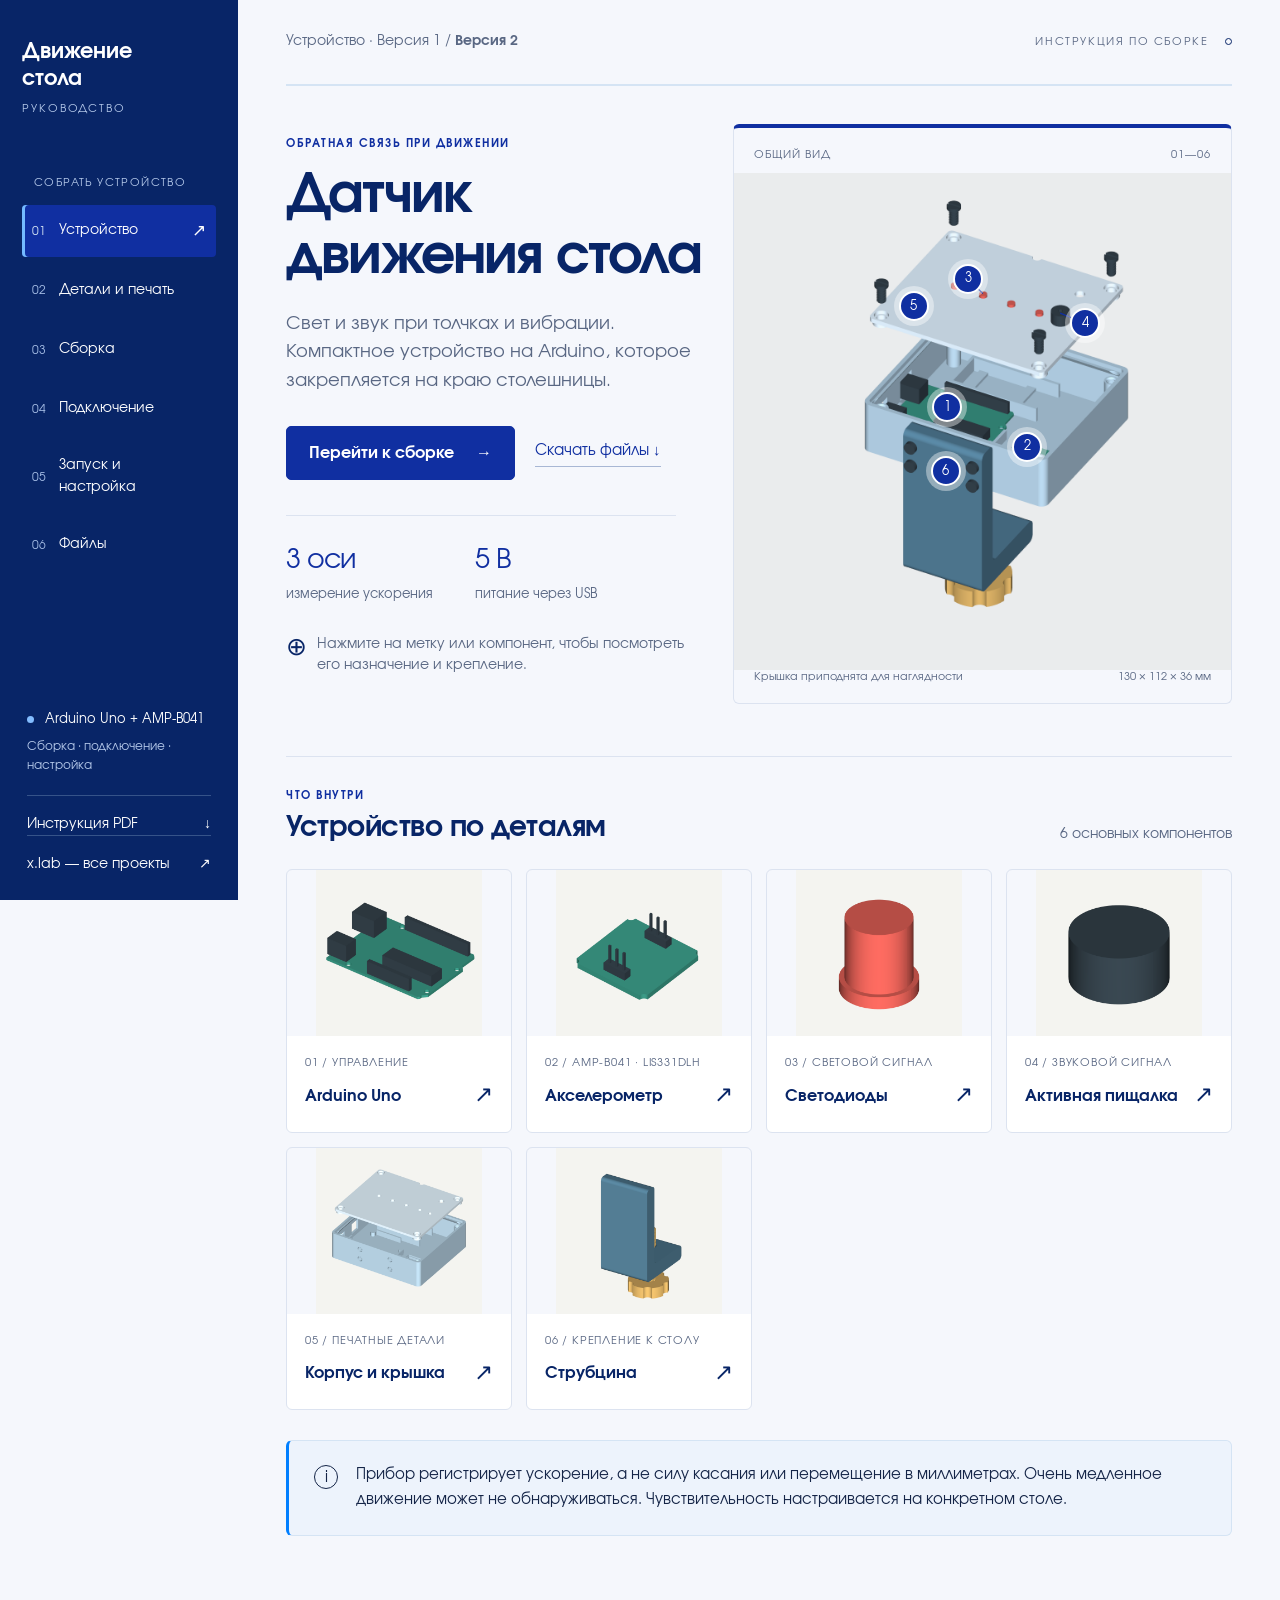
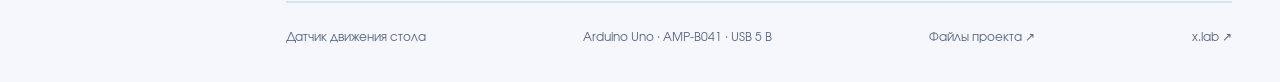
==== v2/index.html @ 12b65540 "style: restore original blue x.lab design before violet experiments" ====
<!doctype html>
<html lang="ru"><head>
<meta charset="utf-8"><meta name="viewport" content="width=device-width, initial-scale=1">
<title>Датчик движения стола · Версия 2</title>
<meta name="description" content="Иллюстрированное руководство по сборке датчика движения стола на Arduino Uno и акселерометре AMP-B041. Компоненты, подключение, запуск, 3D-модели и программа.">
<meta name="theme-color" content="#082567">
<link rel="icon" type="image/svg+xml" href="data:image/svg+xml,%3Csvg xmlns='http://www.w3.org/2000/svg' viewBox='0 0 40 40'%3E%3Crect width='40' height='40' rx='10' fill='%23082567'/%3E%3C/svg%3E">
<link rel="stylesheet" href="../styles.css?v=20261124-blue-restored">
<script src="guide.js" defer=""></script></head>
<body>
<a class="skip" href="#main">Перейти к содержанию</a>
<header class="mobile-head"><a href="#overview" class="brand"> Движение стола</a><button id="menu-toggle" class="icon-btn" aria-label="Открыть меню" aria-expanded="false" aria-controls="sidebar">☰</button></header>
<aside class="sidebar" id="sidebar">
<a href="#overview" class="brand"><span>Движение<br>стола<span class="brand-sub">РУКОВОДСТВО</span></span></a>
<div class="nav-label">СОБРАТЬ УСТРОЙСТВО</div>
<nav aria-label="Разделы инструкции">
<a href="#overview" data-route="overview"><span>01</span> Устройство <b>↗</b></a>
<a href="#prepare" data-route="prepare"><span>02</span> Детали и печать <b>↗</b></a>
<a href="#assembly" data-route="assembly"><span>03</span> Сборка <b>↗</b></a>
<a href="#wiring" data-route="wiring"><span>04</span> Подключение <b>↗</b></a>
<a href="#setup" data-route="setup"><span>05</span> Запуск и настройка <b>↗</b></a>
<a href="#downloads" data-route="downloads"><span>06</span> Файлы <b>↓</b></a>
</nav>
<div class="sidebar-bottom"><span class="status-dot"></span> Arduino Uno + AMP-B041<p>Сборка · подключение · настройка</p><a href="Contest-guide.pdf" download="">Инструкция PDF <span>↓</span></a><a href="https://step3dlab.github.io/Technopark_project/x.lab/">x.lab — все проекты <span>↗</span></a></div>
</aside>
<main id="main" tabindex="-1">
<div class="topline"><span><span id="breadcrumb">Устройство</span> · <a href="../index.html">Версия 1</a> / <strong>Версия 2</strong></span><span>ИНСТРУКЦИЯ ПО СБОРКЕ <i></i></span></div>
<section data-page="overview" id="overview" aria-labelledby="overview-title">
<div class="overview-layout">
<div class="hero-copy"><div class="eyebrow">ОБРАТНАЯ СВЯЗЬ ПРИ ДВИЖЕНИИ</div><h1 id="overview-title">Датчик <br>движения стола</h1><p class="intro">Свет и звук при толчках и вибрации. Компактное устройство на Arduino, которое закрепляется на краю столешницы.</p><div class="hero-actions"><a class="btn primary" href="#assembly">Перейти к сборке <span>→</span></a><a class="text-link" href="#downloads">Скачать файлы ↓</a></div><div class="spec-strip"><div><strong>3 оси</strong><span>измерение ускорения</span></div><div><strong>5 В</strong><span>питание через USB</span></div></div><p class="hint"><span>⊕</span> Нажмите на метку или компонент, чтобы посмотреть его назначение и крепление.</p></div>
<div class="device-stage"><div class="stage-label">ОБЩИЙ ВИД <span>01—06</span></div><div class="device-view" id="device-view"><img src="assets/device.png" width="1200" height="1200" alt="Сборка датчика движения стола с приподнятой крышкой, платами и струбциной"></div><div class="stage-caption"><span>Крышка приподнята для наглядности</span><span>130 × 112 × 36 мм</span></div></div>
</div>
<div class="section-heading"><div><div class="eyebrow">ЧТО ВНУТРИ</div><h2>Устройство по деталям</h2></div><span class="muted">6 основных компонентов</span></div><div class="component-grid" id="component-grid"></div>
<div class="note"><span class="note-icon">i</span><p>Прибор регистрирует ускорение, а не силу касания или перемещение в миллиметрах. Очень медленное движение может не обнаруживаться. Чувствительность настраивается на конкретном столе.</p></div>
</section>
<section data-page="prepare" id="prepare" hidden="" aria-labelledby="prepare-title"><div class="eyebrow">ПЕРЕД НАЧАЛОМ СБОРКИ</div><h1 id="prepare-title">Детали и печать</h1><p class="intro">Подготовьте электронику и напечатайте восемь деталей из пяти файлов.</p><div class="two-columns"><div class="panel"><h2>Электроника</h2><ul class="supply-list"><li>Arduino Uno R3 и модуль AMP-B041<span>по 1</span></li><li>USB-пауэрбанк 5 В и кабель USB-B<span>по 1</span></li><li>Красный светодиод Ø5 мм и резистор 330 Ом<span>по 4</span></li><li>Активная пищалка 5 В, до 30 мА<span>1 шт.</span></li><li>NPN-транзистор BC337 или 2N2222<span>1 шт.</span></li><li>Резисторы 1 кОм и 10 кОм<span>по 1</span></li><li>Диод 1N4148 или 1N4007<span>1 шт.</span></li><li>Винт M4×25 и гайка M4 (под ключ 7 мм)<span>по 4</span></li></ul></div><div class="panel tint"><h2>Для сборки</h2><p>Провода, монтажная плата для транзисторного ключа, термоусадка, отвёртка, паяльник, мультиметр и клей.</p><hr><p>Питание — от внешнего USB-пауэрбанка 5 В. Подключите его к разъёму USB-B на Arduino. Проверьте заранее, что пауэрбанк остаётся включённым во время ожидания.</p></div></div><h2>Печатные детали</h2><div class="table-wrap"><table><thead><tr><th>Деталь / файл</th><th>Количество</th><th>Положение</th></tr></thead><tbody id="print-table"></tbody></table></div><div class="two-columns"><div class="panel"><h3>Начальные настройки</h3><dl class="facts"><dt>Сопло</dt><dd>0,4 мм</dd><dt>Высота слоя</dt><dd>0,16–0,20 мм</dd><dt>Стенки корпуса и струбцины</dt><dd>5–6 периметров</dd><dt>Винты</dt><dd>Плотное заполнение</dd><dt>Материал струбцины</dt><dd>PETG</dd><dt>Единицы / масштаб</dt><dd>мм / 100%</dd></dl></div><div class="panel"><h3>Проверьте перед печатью</h3><p>Напечатайте детали 01–04 по одной и четыре болта 06.</p><p>В слайсере проверьте поддержки у окон разъёмов и горизонтального резьбового отверстия. Зазоры требуют откалиброванного принтера.</p><p>После печати снимите заусенцы. Винты должны вкручиваться от руки. Не затягивайте тугую резьбу силой.</p></div></div><a class="btn primary" href="#downloads">Скачать STL для печати ↓</a></section>
<section data-page="assembly" id="assembly" hidden="" aria-labelledby="assembly-title"><div class="eyebrow">ПОШАГОВАЯ ИНСТРУКЦИЯ</div><h1 id="assembly-title">Сборка устройства</h1><p class="intro">Сначала примерка и проверка электроники. Затем фиксация плат и окончательная сборка.</p><div class="step-layout"><nav class="step-nav" id="step-nav" aria-label="Этапы сборки"></nav><div class="step-content" id="step-content" aria-live="polite"></div></div></section>
<section data-page="wiring" id="wiring" hidden="" aria-labelledby="wiring-title"><div class="eyebrow">ЭЛЕКТРИЧЕСКАЯ СХЕМА</div><h1 id="wiring-title">Подключение</h1><p class="intro">Соединяйте компоненты при отключённом питании.</p><div class="note warm"><span class="note-icon">!</span><p>Пищалка подключается к 5 В через транзисторный ключ. Все точки GND соедините с GND Arduino.</p></div><figure class="diagram-panel"><button id="zoom-wiring" class="diagram-zoom" aria-label="Увеличить электрическую схему"><img src="assets/wiring.svg" alt="Схема подключения датчика, четырёх светодиодов и активной пищалки"></button><figcaption>Нажмите на схему, чтобы увеличить.</figcaption></figure><h2>Соединения по контактам</h2><div class="table-wrap"><table><thead><tr><th>Arduino / питание</th><th>Куда подключить</th></tr></thead><tbody><tr><td>AMP-B041</td><td>5V → V, GND → G, A4 → D (SDA), A5 → C (SCL).</td></tr><tr><td>Светодиоды</td><td>D3–D6: каждый вывод через свой резистор 330 Ом к аноду; катоды → GND.</td></tr><tr><td>Ключ пищалки</td><td>D9 → 1 кОм → база NPN; база → 10 кОм → GND. Эмиттер → GND. Коллектор → минус пищалки; плюс → 5V. Проверьте распиновку транзистора.</td></tr><tr><td>Диод</td><td>Параллельно пищалке: полоска к 5V, другой вывод к коллектору.</td></tr></tbody></table></div><div class="two-columns"><div class="panel"><h3>Проверьте соединения</h3><p>Мультиметром проверьте полярность и отсутствие коротких замыканий. Изолируйте каждый оголённый вывод и место пайки термоусадкой.</p></div><div class="panel"><h3>Используйте указанные модули</h3><p>Используйте модуль AMP-B041 и активную пищалку на 5 В с потреблением до 30 мА.</p></div></div><a class="btn primary" href="#setup">Проверить электронику →</a></section>
<section data-page="setup" id="setup" hidden="" aria-labelledby="setup-title"><div class="eyebrow">ПРОГРАММА И ПЕРВОЕ ВКЛЮЧЕНИЕ</div><h1 id="setup-title">Запуск и настройка</h1><p class="intro">Загрузите программу, проверьте свет и звук. Окончательно закрепите платы после успешной проверки.</p><div class="setup-flow"><article><span class="step-number">01</span><h3>Загрузите программу</h3><p>Один раз запишите TableMotionV2.ino на Arduino Uno через Arduino IDE. После загрузки отсоедините кабель от компьютера.</p><a href="Contest-firmware.zip" download="" class="text-link">Скачать программу ↓</a></article><article><span class="step-number">02</span><h3>Включите питание</h3><p>Питание — от внешнего USB-пауэрбанка 5 В. Подключите его к разъёму USB-B на Arduino. Проверьте заранее, что пауэрбанк остаётся включённым во время ожидания. Оставьте стол неподвижным примерно на пять секунд: датчик измерит фон автоматически.</p></article><article><span class="step-number">03</span><h3>Проверьте индикацию</h3><p>Слегка толкните стол. Четыре светодиода должны загореться на 2,5 секунды, а пищалка — подать два сигнала.</p></article></div><div class="note"><span class="note-icon">✓</span><p>Закрепите датчик и корпус без люфта. После сборки повторите проверку на рабочем столе.</p></div><h2>Чувствительность</h2><p class="measure">Понаблюдайте за столом в покое, затем сделайте несколько слабых касаний в разных точках. Для повторной калибровки выключите и включите питание, не касаясь стола.</p><h3>Настройка через USB (необязательно)</h3><p>Команды монитора порта Arduino IDE, 115200 бод:</p><div class="commands"><div><kbd>+</kbd><strong>Меньше чувствительность</strong><span>Увеличить порог на 0,002 g</span></div><div><kbd>−</kbd><strong>Больше чувствительность</strong><span>Уменьшить порог на 0,002 g</span></div><div><kbd>r</kbd><strong>Калибровка</strong><span>Стол должен быть неподвижен</span></div><div><kbd>b</kbd><strong>Звук</strong><span>Включить или выключить</span></div><div><kbd>t</kbd><strong>Тест индикации</strong><span>После сообщения READY</span></div><div><kbd>p</kbd><strong>Состояние</strong><span>Порог и измеренный шум</span></div></div><p class="muted measure">Поправка к порогу сохраняется после отключения питания. После события устройство не регистрирует новое движение 1,15 с.</p><h2>Если что-то не работает</h2><div class="faq"><details><summary>Частое мигание или сообщение ERROR</summary><p>Проверьте питание датчика, соединения V/G/D/C и сообщение в мониторе порта. После исправления отправьте r или перезапустите устройство.</p></details><details><summary>Ошибка калибровки</summary><p>Проверьте фиксацию датчика. Не двигайте стол, отправьте r и дождитесь READY.</p></details><details><summary>Ложные срабатывания или пропуски</summary><p>Сначала устраните люфт струбцины и датчика. При ложных срабатываниях увеличьте порог командой +. Если нужные касания пропускаются, уменьшите порог командой -.</p></details><details><summary>Свет есть, звука нет</summary><p>Проверьте полярность активной пищалки, соединения транзистора и наличие питания 5 В.</p></details><details><summary>Питание выключается во время ожидания</summary><p>Проверьте кабель и режим работы пауэрбанка при малой нагрузке.</p></details><details><summary>Крышка не закрывается или болт идёт туго</summary><p>Уберите провода из-под края, проверьте заусенцы и резьбу. Не дотягивайте силой.</p></details></div></section>
<section data-page="downloads" id="downloads" hidden="" aria-labelledby="downloads-title"><div class="eyebrow">ФАЙЛЫ ПРОЕКТА</div><h1 id="downloads-title">Всё для сборки</h1><p class="intro">Модели для печати и редактирования, программа Arduino и иллюстрированная инструкция.</p><a class="bundle-card" href="Contest-models.zip" download=""><div><span class="eyebrow">3D-МОДЕЛИ</span><h2>Модели устройства</h2><p>STL · STEP</p></div><span class="download-circle">↓</span></a><div class="download-grid" id="download-grid"><article class="download-card"><span class="file-icon">INO</span><div><h3>Программа Arduino</h3><p>Скетч TableMotionV2 для Arduino Uno.</p><a class="file-link" href="Contest-firmware.zip" download="">Скачать программу ↓</a></div></article><article class="download-card"><span class="file-icon">PDF</span><div><h3>Инструкция по сборке</h3><p>Комплектующие, сборка, подключение и запуск.</p><a class="file-link" href="Contest-guide.pdf" download="">Скачать PDF ↓</a></div></article></div><div class="note"><span class="note-icon">i</span><p>Геометрия проверена в CAD, программа компилируется для Arduino Uno. Перед использованием проверьте посадку реальных компонентов, качество печати и чувствительность собранного устройства.</p></div></section>
<footer class="page-footer"><span>Датчик движения стола</span><span>Arduino Uno · AMP-B041 · USB 5 В</span><a href="#downloads">Файлы проекта ↗</a><a href="https://step3dlab.github.io/Technopark_project/x.lab/">x.lab ↗</a></footer>
</main>
<dialog id="component-dialog" aria-labelledby="dialog-title"><button class="dialog-close icon-btn" aria-label="Закрыть карточку компонента">×</button><div id="dialog-content"></div></dialog>
<noscript>Для интерактивных разделов включите JavaScript.</noscript>


</body></html>
---- styles.css ----
@font-face{font-family:Evolventa;src:url("assets/fonts/Evolventa-Regular.woff") format("woff");font-weight:400;font-style:normal;font-display:swap}
@font-face{font-family:Evolventa;src:url("assets/fonts/Evolventa-Bold.woff") format("woff");font-weight:600 900;font-style:normal;font-display:swap}
:root{--paper:#f5f7fc;--white:#fff;--ink:#142447;--muted:#596783;--green:#082567;--lime:#d5e4f4;--line:#dce3f0;--warm:#fff4ed;--radius:16px}*{box-sizing:border-box}html{scroll-behavior:smooth}body{margin:0;background:var(--paper);color:var(--ink);font-family:Evolventa,Arial,sans-serif;font-size:16px;line-height:1.55}button,input,a{touch-action:manipulation}button,a{-webkit-tap-highlight-color:transparent}a{color:inherit;text-decoration:none}button{font:inherit;color:inherit;cursor:pointer}button:focus-visible,a:focus-visible,summary:focus-visible{outline:3px solid #007fff;outline-offset:5px}button:disabled{opacity:.4;cursor:default}img{max-width:100%;display:block}h1,h2,h3,p{margin:0}h1{font-size:clamp(36px,4.25vw,64px);font-weight:550;line-height:1.08;letter-spacing:-2.3px;margin:14px 0 22px}h2{font-size:28px;font-weight:550;letter-spacing:-.7px;line-height:1.2;margin:28px 0 20px}h3{font-size:20px;font-weight:600;line-height:1.3;margin-bottom:14px}p{margin-bottom:16px}.muted{color:var(--muted)}.measure{max-width:850px}strong{font-weight:600}code{font-family:Consolas,monospace;font-size:.9em;overflow-wrap:anywhere;background:#eaf0fa;padding:2px 5px;border-radius:4px}hr{border:0;border-top:1px solid var(--line);margin:26px 0}.skip{position:fixed;left:20px;top:-100px;background:var(--green);color:white;padding:14px;z-index:100}.skip:focus{top:10px}.sidebar{width:238px;position:fixed;inset:0 auto 0 0;background:#ffffff;border-right:1px solid var(--line);padding:38px 22px 24px;display:flex;flex-direction:column;z-index:30}.brand{display:flex;align-items:center;gap:12px;font-size:20px;font-weight:600;line-height:1.2;letter-spacing:-.4px}.brand-icon{width:43px;height:43px;border-radius:12px;background:var(--green);color:var(--lime);display:grid;place-items:center;font-size:43px;font-weight:400;line-height:1}.brand-sub{display:block;font-size:11px;font-weight:500;letter-spacing:1.9px;color:var(--muted);margin-top:9px}.nav-label{font-size:11px;letter-spacing:1.4px;color:var(--muted);margin:58px 12px 14px}.sidebar nav{display:grid;gap:7px}.sidebar nav a{padding:13px 10px;border-radius:9px;display:flex;align-items:center;gap:13px;font-size:15px;transition:background .2s}.sidebar nav a>span{font-size:12px;color:var(--muted);font-variant-numeric:tabular-nums}.sidebar nav a>b{margin-left:auto;font-size:17px;visibility:hidden;font-weight:400}.sidebar nav a:hover{background:#edf3fc}.sidebar nav a.active{background:var(--green);color:white}.sidebar nav a.active span{color:var(--lime)}.sidebar nav a.active>b{visibility:visible}.sidebar-bottom{margin-top:auto;font-size:13px;padding:36px 5px 0}.status-dot{display:inline-block;background:#007fff;width:7px;height:7px;border-radius:50%;margin-right:7px}.sidebar-bottom p{font-size:12px;color:var(--muted);margin:7px 0 20px}.sidebar-bottom>a{display:flex;justify-content:space-between;border-top:1px solid var(--line);padding-top:18px;font-size:14px}main{margin-left:238px;max-width:1690px;padding:0 48px;outline:none}.topline{height:86px;display:flex;align-items:center;justify-content:space-between;border-bottom:1px solid var(--line);margin-bottom:38px;color:var(--muted);font-size:14px}.topline>span:last-child{font-size:11px;letter-spacing:1.6px}.topline i{display:inline-block;width:7px;height:7px;border:1px solid var(--green);border-radius:50%;margin-left:12px}section[data-page]{animation:appear .25s ease}section[hidden]{display:none!important}.eyebrow{font-size:11px;letter-spacing:1.7px;font-weight:600;color:var(--muted)}.intro{font-size:18px;color:var(--muted);max-width:740px;line-height:1.6;margin-bottom:30px}.overview-layout{display:grid;grid-template-columns:1fr 1.2fr;gap:32px;align-items:center;min-height:560px}.hero-copy .intro{max-width:410px}.hero-actions{display:flex;flex-wrap:wrap;align-items:center;gap:20px;margin:26px 0 35px}.btn{display:inline-flex;justify-content:center;align-items:center;gap:22px;padding:14px 22px;border-radius:8px;font-weight:600;border:1px solid var(--line);background:white;line-height:1.5}.btn.primary{background:var(--green);border-color:var(--green);color:white}.btn.primary:hover{background:#102fa1}.text-link{font-size:15px;border-bottom:1px solid #a8b7d4;padding-bottom:4px}.spec-strip{display:flex;gap:42px;border-top:1px solid var(--line);padding-top:23px;max-width:390px}.spec-strip strong{display:block;font-size:27px;font-weight:500;letter-spacing:-.7px}.spec-strip span{font-size:13px;color:var(--muted)}.hint{display:flex;gap:10px;max-width:410px;font-size:14px;color:var(--muted);margin-top:28px}.hint>span{font-size:25px;line-height:1.1;color:var(--green)}.device-stage{min-width:0;position:relative;border:1px solid var(--line);border-radius:22px;overflow:hidden;background:var(--paper)}.stage-label,.stage-caption{display:flex;justify-content:space-between;padding:18px 20px;font-size:11px;letter-spacing:1px;color:var(--muted)}.stage-label span{font-variant-numeric:tabular-nums}.device-view{position:relative;margin:-8px 0 -20px}.device-view img{width:100%;height:auto}.stage-caption{font-size:11px;letter-spacing:0;gap:12px}.hotspot{position:absolute;transform:translate(-50%,-50%);border:2px solid white;border-radius:50%;height:30px;width:30px;background:var(--green);color:white;box-shadow:0 0 0 5px #fff6;display:grid;place-items:center;font-size:13px;line-height:1;padding:0;transition:box-shadow .2s,background .2s;z-index:2}.hotspot:hover,.hotspot:focus-visible{background:#102fa1;box-shadow:0 0 0 7px #d5e4f488;z-index:4}.hotspot .tooltip{position:absolute;bottom:39px;left:50%;transform:translateX(-50%);background:var(--green);color:white;padding:8px 11px;white-space:nowrap;border-radius:5px;opacity:0;pointer-events:none;font-size:13px}.hotspot:hover .tooltip,.hotspot:focus-visible .tooltip{opacity:1}.section-heading{display:flex;justify-content:space-between;align-items:end;margin:52px 0 24px;gap:12px}.section-heading h2{margin:8px 0 0}.section-heading>.muted{font-size:14px}.component-grid{display:grid;grid-template-columns:repeat(4,minmax(0,1fr));gap:14px}.component-card{border:1px solid var(--line);border-radius:12px;text-align:left;background:#fff;overflow:hidden;padding:0;transition:transform .2s,box-shadow .2s}.component-card:hover{transform:translateY(-4px);box-shadow:0 8px 24px #08256714}.component-card img{width:100%;aspect-ratio:1.35;object-fit:contain;background:var(--paper)}.component-card .card-text{padding:18px;display:block}.card-kicker{display:block;font-size:11px;letter-spacing:.8px;color:var(--muted);margin-bottom:7px}.card-title{display:flex;align-items:center;justify-content:space-between;font-size:17px;font-weight:600;gap:5px}.card-title b{font-size:23px;font-weight:400;color:var(--green)}.note{display:flex;align-items:flex-start;gap:18px;background:#edf3fc;border:1px solid #d5e4f4;border-radius:12px;padding:22px 25px;margin:30px 0}.note p{margin:0;font-size:15px;line-height:1.65;max-width:1000px}.note-icon{display:grid;place-items:center;flex-shrink:0;width:24px;height:24px;border:1px solid currentColor;border-radius:50%;font-size:15px;line-height:1;margin-top:2px}.note.warm{background:var(--warm);border-color:#efd9cb}.two-columns{display:grid;grid-template-columns:1fr 1fr;gap:22px;margin:28px 0}.panel{padding:28px;border:1px solid var(--line);border-radius:14px;background:#fff}.panel h2{margin-top:0;font-size:24px}.panel p:last-child{margin-bottom:0}.panel.tint{background:#edf3fc}.supply-list{margin:0;padding:0;list-style:none}.supply-list li{display:flex;justify-content:space-between;gap:20px;padding:13px 0;border-bottom:1px solid var(--line);font-size:15px}.supply-list li:last-child{border-bottom:0}.supply-list span{white-space:nowrap;color:var(--muted)}.table-wrap{overflow-x:auto;border:1px solid var(--line);border-radius:12px;margin:24px 0;background:white}table{width:100%;border-collapse:collapse;font-size:15px;text-align:left}td,th{padding:17px 20px;border-bottom:1px solid var(--line);vertical-align:top}th{font-weight:600;font-size:13px;background:#edf3fc}tr:last-child td{border-bottom:0}td small{display:block;color:var(--muted);font-size:12px;overflow-wrap:anywhere;margin-top:5px}.facts{display:grid;grid-template-columns:1fr auto;gap:13px;margin:0;font-size:15px}.facts dt{color:var(--muted)}.facts dd{margin:0;font-weight:600}.step-layout{display:grid;grid-template-columns:220px 1fr;gap:28px;align-items:start}.step-nav{display:grid;gap:6px;position:sticky;top:24px}.step-nav button{background:none;border:0;text-align:left;border-radius:8px;padding:11px 12px;display:flex;gap:12px;font-size:14px;align-items:center}.step-nav button span{color:var(--muted);font-size:12px}.step-nav button.active{background:var(--green);color:white}.step-nav button.active span{color:var(--lime)}.step-nav button:hover:not(.active){background:#e1ebfa}.step-content{background:white;border:1px solid var(--line);border-radius:16px;padding:28px;min-width:0}.step-content h2{margin:10px 0 20px}.step-content .step-figure{display:block;padding:0;width:100%;border:0;background:#f5f7fa;border-radius:10px;overflow:hidden;margin:23px 0 10px;cursor:zoom-in}.step-content img{width:100%}.zoom-hint{font-size:12px;color:var(--muted);margin-bottom:24px}.action-list{padding-left:24px}.action-list li{padding-left:6px;margin-bottom:14px}.step-buttons{display:flex;justify-content:space-between;gap:15px;border-top:1px solid var(--line);padding-top:22px;margin-top:24px}.step-buttons .btn{font-size:14px;padding:11px 16px}.step-tip{padding:17px 20px;background:#edf3fc;border-radius:8px;font-size:14px}.diagram-panel{border:1px solid var(--line);border-radius:15px;background:white;padding:30px;margin:26px 0}.diagram-panel img{width:100%}figcaption{font-size:13px;color:var(--muted);margin-top:14px}.setup-flow{display:grid;grid-template-columns:repeat(3,1fr);gap:20px}.setup-flow article{background:white;border:1px solid var(--line);border-radius:14px;padding:26px}.step-number{display:grid;place-items:center;background:var(--lime);border-radius:50%;width:38px;height:38px;font-size:14px;margin-bottom:25px}.setup-flow p{font-size:15px}.commands{display:grid;grid-template-columns:repeat(3,1fr);gap:14px;margin:24px 0}.commands>div{background:white;border:1px solid var(--line);border-radius:12px;padding:23px}.commands kbd{display:grid;place-items:center;font:24px Consolas,monospace;width:42px;height:42px;background:#edf3fc;border:1px solid #d5e4f4;border-bottom-width:3px;border-radius:8px;margin-bottom:20px}.commands strong,.commands span{display:block}.commands span{font-size:14px;color:var(--muted);margin-top:6px}.faq details{border-bottom:1px solid var(--line);padding:20px 0}.faq summary{font-size:17px;font-weight:600;cursor:pointer}.faq details p{max-width:850px;margin:14px 0 0 20px;color:var(--muted)}.bundle-card{background:var(--green);color:white;border-radius:17px;padding:34px 38px;display:flex;justify-content:space-between;align-items:center;margin:30px 0;gap:24px}.bundle-card .eyebrow{color:var(--lime)}.bundle-card h2{font-size:32px;margin:13px 0}.bundle-card p{color:#d5e4f4;margin:0}.download-circle{border:1px solid #7894bf;width:64px;height:64px;border-radius:50%;display:grid;place-items:center;font-size:29px;flex-shrink:0}.bundle-card:hover .download-circle{background:var(--lime);color:var(--green);border-color:var(--lime)}.download-grid{display:grid;grid-template-columns:repeat(2,1fr);gap:18px}.download-card{border:1px solid var(--line);border-radius:13px;background:white;padding:25px;display:flex;gap:22px;align-items:start}.file-icon{display:grid;place-items:center;background:#edf3fc;color:var(--green);border-radius:10px;width:50px;height:58px;flex-shrink:0;font:12px Consolas,monospace}.download-card h3{margin:0 0 8px}.download-card p{font-size:14px;color:var(--muted);margin-bottom:16px}.download-card .download-meta{font-size:12px;color:var(--muted);margin-left:12px}.file-link{font-size:14px;color:var(--green);font-weight:600;border-bottom:1px solid #a8b7d4}.page-footer{display:flex;flex-wrap:wrap;gap:20px;justify-content:space-between;border-top:1px solid var(--line);margin-top:65px;padding:25px 0 35px;font-size:12px;color:var(--muted)}.mobile-head{display:none}.icon-btn{border:1px solid var(--line);background:white;width:44px;height:44px;border-radius:50%;display:grid;place-items:center;font-size:26px;line-height:1}.dialog-close{position:absolute;right:16px;top:16px;z-index:5}dialog{padding:0;border:0;border-radius:18px;max-width:min(1040px,94vw);width:1040px;max-height:90vh;background:white;color:var(--ink);box-shadow:0 20px 80px #08256733;overflow:auto}dialog::backdrop{background:#08256766;backdrop-filter:blur(4px)}.dialog-layout{display:grid;grid-template-columns:1fr 1fr}.dialog-image{background:var(--paper);display:grid;align-content:center}.dialog-image img{width:100%}.dialog-info{padding:55px 38px 35px}.dialog-info h2{font-size:32px;margin:10px 0 20px}.dialog-info p{color:var(--muted)}.dialog-info .facts{margin:25px 0;grid-template-columns:1fr}.dialog-info .facts dd{margin-top:-10px}.dialog-install{padding:28px 38px;border-top:1px solid var(--line)}.dialog-install h3{margin-top:0}.dialog-install img{border-radius:10px;width:100%}.dialog-install p{font-size:14px;color:var(--muted);margin:14px 0 0}.image-dialog{padding:38px 18px 20px}.image-dialog h2{margin:0 46px 20px 5px;font-size:24px}.image-dialog img{width:100%}.noscript{position:fixed;bottom:0;left:0;right:0;background:#fff4ed;padding:20px;z-index:80}body.modal-open{overflow:hidden}@keyframes appear{from{opacity:.6;transform:translateY(4px)}to{opacity:1;transform:none}}@media(min-width:1600px){main{padding:0 65px}.overview-layout{gap:60px}.hero-copy h1{font-size:68px}}@media(max-width:1200px){.sidebar{width:210px;padding:30px 14px}main{margin-left:210px;padding:0 30px}.overview-layout{grid-template-columns:1fr 1fr;gap:20px}h1{font-size:45px;letter-spacing:-1.5px}.intro{font-size:17px}.component-grid{grid-template-columns:repeat(3,1fr)}.stage-caption{flex-direction:column;gap:3px}.step-layout{grid-template-columns:180px 1fr;gap:16px}.step-content{padding:22px}.setup-flow{gap:12px}.setup-flow article{padding:20px}}@media(max-width:960px){.overview-layout{grid-template-columns:1fr}.hero-copy h1 br{display:none}.hero-copy .intro{max-width:650px}.device-stage{max-width:610px;width:100%;margin:15px auto 0}.spec-strip{display:none}.hint{max-width:none;margin-top:0}.hero-actions{margin:20px 0}.component-grid{grid-template-columns:repeat(2,1fr)}.setup-flow{grid-template-columns:1fr}.commands{grid-template-columns:1fr 1fr}.two-columns{grid-template-columns:1fr}.step-layout{grid-template-columns:1fr}.step-nav{position:static;grid-template-columns:repeat(2,1fr);gap:4px}.dialog-layout{grid-template-columns:1fr 1fr}.dialog-info{padding:55px 25px 25px}.download-grid{grid-template-columns:1fr}}@media(max-width:700px){.mobile-head{display:flex;justify-content:space-between;align-items:center;padding:14px 20px;position:sticky;top:0;background:#fffffff5;border-bottom:1px solid var(--line);z-index:40;backdrop-filter:blur(8px)}.mobile-head .brand{font-size:17px}.mobile-head .brand-icon{width:34px;height:34px;font-size:34px}.sidebar{display:none;top:73px;bottom:0;width:100%;padding:24px}.sidebar.is-open{display:flex}.sidebar>.brand{display:none}.nav-label{margin:8px 12px 18px}.sidebar nav a{font-size:17px;padding:16px}.sidebar-bottom{margin-top:30px}main{margin-left:0;padding:0 20px}.topline{height:55px;margin-bottom:28px}.topline>span:last-child{font-size:9px;letter-spacing:1px}h1{font-size:39px;letter-spacing:-1.5px}.overview-layout{min-height:0}.hero-copy .eyebrow{font-size:10px}.hero-copy h1{font-size:43px}.hero-copy .intro{font-size:16px}.hero-actions{gap:18px}.btn{padding:12px 17px;font-size:14px}.device-stage{margin-top:0}.hotspot{width:28px;height:28px}.section-heading{align-items:start;flex-direction:column;margin-top:35px}.section-heading>.muted{font-size:13px}.component-grid{gap:10px}.component-card .card-text{padding:14px 12px}.card-title{font-size:15px}.card-kicker{font-size:10px}.note{padding:18px;gap:12px}.note p{font-size:14px}.panel{padding:23px}.table-wrap{margin:20px 0}td,th{padding:14px;font-size:14px}.facts{font-size:14px}.step-nav button{font-size:13px;padding:10px}.step-content{padding:20px 16px}.step-content h2{font-size:25px}.step-buttons .btn{gap:8px;padding:11px}.diagram-panel{padding:10px;margin-left:-8px;margin-right:-8px}.diagram-panel figcaption{padding:5px 8px}.commands>div{padding:18px}.commands strong{font-size:14px}.commands span{font-size:13px}.bundle-card{padding:27px 24px}.bundle-card h2{font-size:25px}.bundle-card p{font-size:14px}.download-circle{width:45px;height:45px}.download-card{padding:22px 18px;gap:16px}.page-footer{flex-direction:column;gap:7px;margin-top:44px}dialog{max-width:96vw;max-height:92vh}.dialog-layout{grid-template-columns:1fr}.dialog-image img{max-height:250px;object-fit:contain}.dialog-info{padding:26px}.dialog-info h2{font-size:28px}.dialog-info .facts{grid-template-columns:1fr 1fr;gap:12px}.dialog-info .facts dd{margin:0}.dialog-install{padding:22px 16px}.step-buttons{flex-wrap:wrap}.supply-list li{font-size:14px}.faq summary{font-size:16px}}@media(prefers-reduced-motion:reduce){*{scroll-behavior:auto!important;animation:none!important;transition:none!important}}
.component-card img{height:auto;aspect-ratio:1.35;object-fit:contain}.hotspot-lines{position:absolute;inset:0;width:100%;height:100%;pointer-events:none;overflow:visible}.dialog-install>p:first-of-type{margin-bottom:22px}button.hotspot{min-width:28px}.step-content .step-figure img{height:auto}

.diagram-zoom{display:block;width:100%;padding:0;background:none;border:0;cursor:zoom-in}.diagram-zoom img{width:100%;height:auto;aspect-ratio:1120/640}.image-dialog img[src$=".svg"]{aspect-ratio:1120/640;height:auto}

/* Blue editorial theme */
h1,h2,h3{color:#082567}h1{font-weight:700;letter-spacing:-1.8px;line-height:1.12}h2{font-weight:700;letter-spacing:-.5px}h3{font-weight:700}.eyebrow{color:#102fa1;letter-spacing:1.5px}.sidebar{background:#082567;color:white;border-right:0}.brand{font-weight:700;line-height:1.3;letter-spacing:0;font-size:21px}.brand-sub,.sidebar .nav-label{color:#b5c9ea}.sidebar nav a{border-radius:4px;font-family:Evolventa,Arial,sans-serif;font-size:14px}.sidebar nav a>span{color:#a6bee6}.sidebar nav a:hover{background:#163779}.sidebar nav a.active{background:#102fa1;box-shadow:inset 3px 0 0 #74baff}.sidebar nav a.active span{color:#d5e4f4}.sidebar-bottom{color:white}.sidebar-bottom p{color:#b5c9ea}.sidebar-bottom>a{border-color:#365389}.status-dot{background:#83bdff}.topline{border-bottom:2px solid #d5e4f4}.btn,.icon-btn{border-radius:5px}.btn.primary{background:#102fa1;border-color:#102fa1}.btn.primary:hover{background:#082567}.btn.primary:focus-visible{outline-color:#007fff}.text-link,.file-link{color:#102fa1}.device-stage,.component-card,.panel,.note,.step-content,.commands>div,.download-card,.bundle-card,.table-wrap,.diagram-panel,.setup-flow article{border-radius:6px}.device-stage{border-top:4px solid #102fa1;background:#f5f7fc}.device-view img,.component-card img,.dialog-image img{mix-blend-mode:multiply}.component-card img,.dialog-image{background:#f5f7fc}.component-card:hover{border-color:#91afd9}.card-title{color:#082567;font-size:16px}.hero-copy .intro{color:#596783}.spec-strip strong{color:#102fa1}.section-heading{border-top:1px solid #dce3f0;padding-top:30px}.bundle-card{background:#082567;border-left:5px solid #007fff}.bundle-card h2{color:white}.bundle-card .eyebrow{color:#b9d6ff}.download-circle{color:white}.step-number{background:#102fa1;color:white;border-radius:4px}.step-nav button{border-radius:4px}.step-nav button.active{background:#102fa1}.note{border-left:3px solid #007fff}.note.warm{border-left-color:#a91917}.hotspot{background:#102fa1}.hotspot:hover,.hotspot:focus-visible{background:#082567}.hotspot .tooltip{background:#082567}.mobile-head{background:#fff}.brand-icon{display:none}.mobile-head .brand{color:#082567}.dialog-info{font-family:Evolventa,Arial,sans-serif}.dialog-info .eyebrow{color:#102fa1}.stage-label,.stage-caption{color:#596783}th{background:#e7effb;color:#082567}.commands kbd{color:#102fa1}.page-footer{border-top:2px solid #d5e4f4}.setup-flow article{border-top:3px solid #102fa1}.hero-copy h1{overflow-wrap:normal}
@media(max-width:1200px){h1{font-size:43px}.sidebar nav a{font-size:13px;gap:9px}.brand{font-size:19px}}
@media(max-width:700px){h1,.hero-copy h1{font-size:36px;letter-spacing:-1px}.mobile-head .brand{font-size:16px}.sidebar nav a{font-size:16px}.card-title{font-size:14px}.hero-actions{gap:16px}.btn{font-size:13px}.section-heading{padding-top:25px}.dialog-info h2{font-size:26px}}
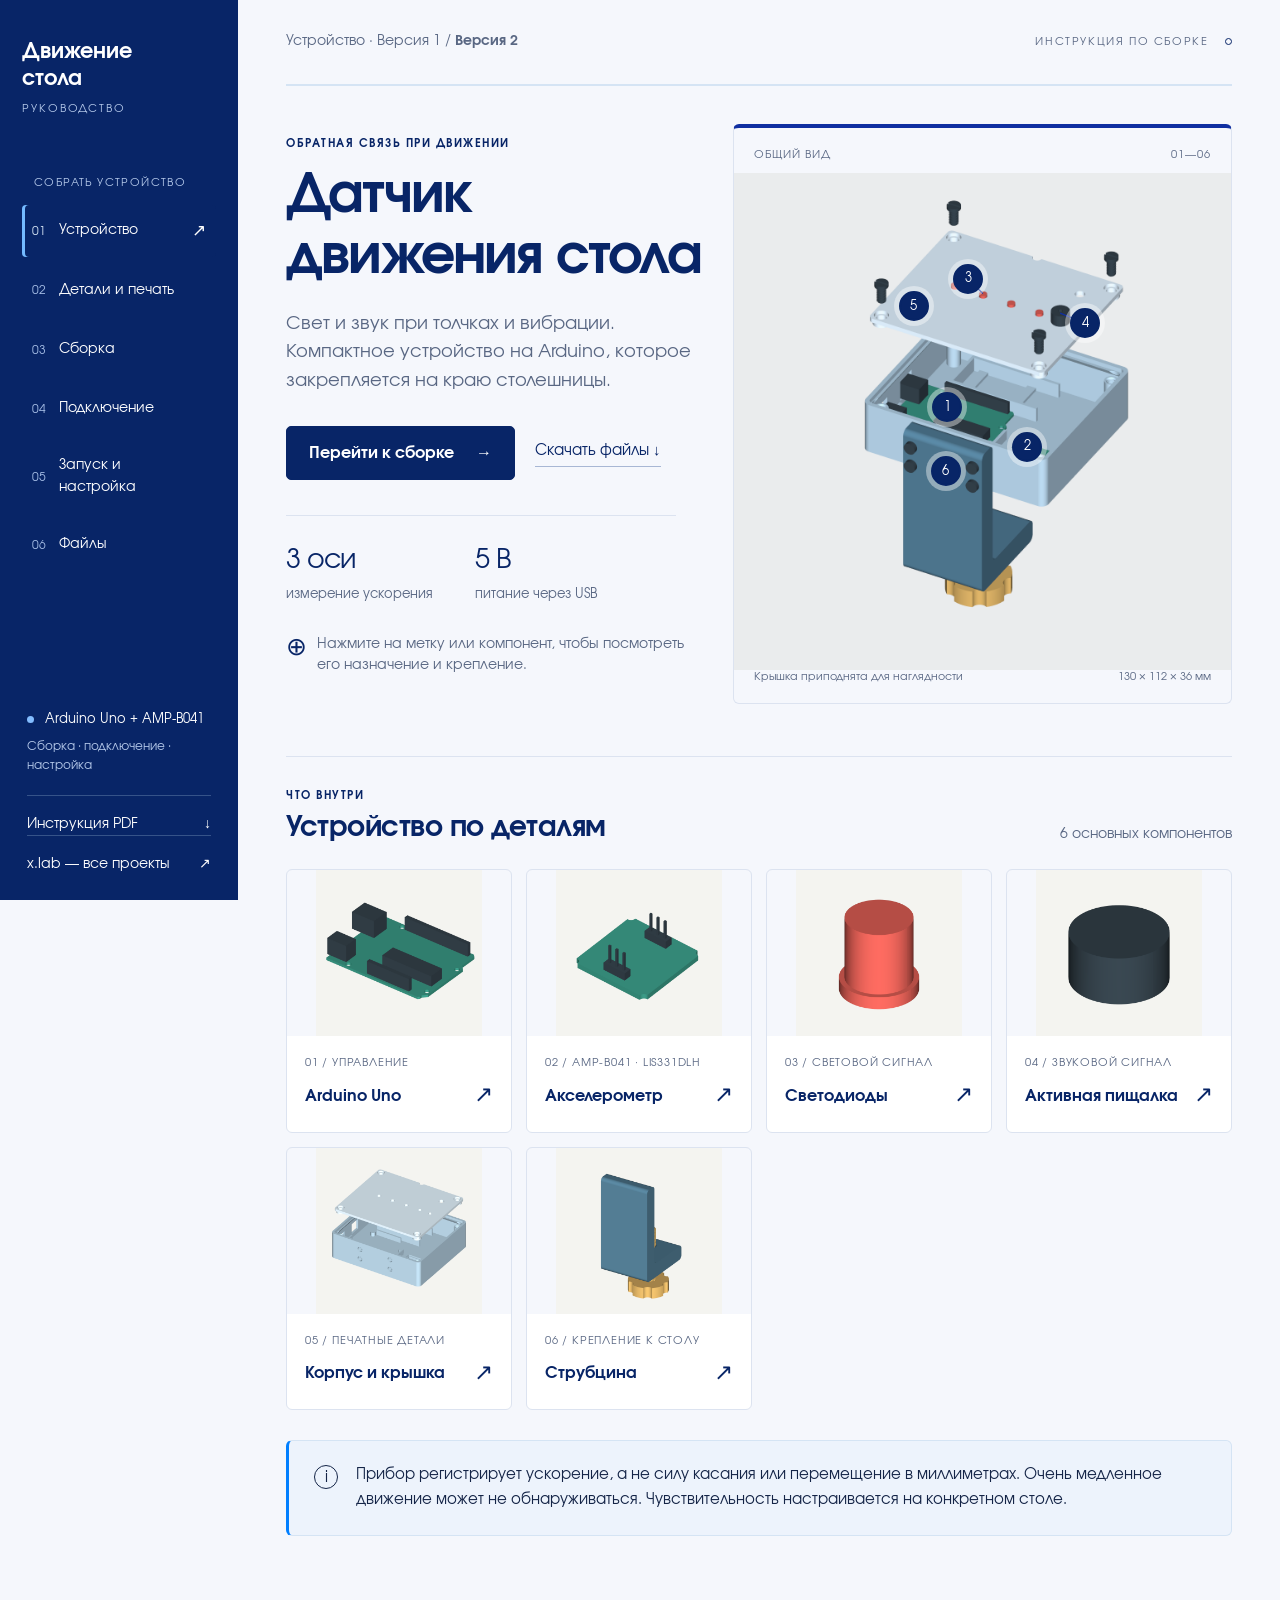
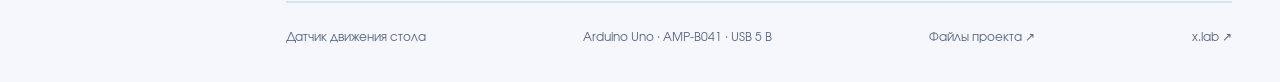
==== commit 290751b9: "style: align table motion sensor with RGSU university blue" ====
--- a/v2/index.html
+++ b/v2/index.html
@@ -5,7 +5,7 @@
 <meta name="description" content="Иллюстрированное руководство по сборке датчика движения стола на Arduino Uno и акселерометре AMP-B041. Компоненты, подключение, запуск, 3D-модели и программа.">
 <meta name="theme-color" content="#082567">
 <link rel="icon" type="image/svg+xml" href="data:image/svg+xml,%3Csvg xmlns='http://www.w3.org/2000/svg' viewBox='0 0 40 40'%3E%3Crect width='40' height='40' rx='10' fill='%23082567'/%3E%3C/svg%3E">
-<link rel="stylesheet" href="../styles.css?v=20261124-blue-restored">
+<link rel="stylesheet" href="../styles.css?v=20261124-rgsu-blue-2">
 <script src="guide.js" defer=""></script></head>
 <body>
 <a class="skip" href="#main">Перейти к содержанию</a>
--- a/styles.css
+++ b/styles.css
@@ -9,3 +9,7 @@
 h1,h2,h3{color:#082567}h1{font-weight:700;letter-spacing:-1.8px;line-height:1.12}h2{font-weight:700;letter-spacing:-.5px}h3{font-weight:700}.eyebrow{color:#102fa1;letter-spacing:1.5px}.sidebar{background:#082567;color:white;border-right:0}.brand{font-weight:700;line-height:1.3;letter-spacing:0;font-size:21px}.brand-sub,.sidebar .nav-label{color:#b5c9ea}.sidebar nav a{border-radius:4px;font-family:Evolventa,Arial,sans-serif;font-size:14px}.sidebar nav a>span{color:#a6bee6}.sidebar nav a:hover{background:#163779}.sidebar nav a.active{background:#102fa1;box-shadow:inset 3px 0 0 #74baff}.sidebar nav a.active span{color:#d5e4f4}.sidebar-bottom{color:white}.sidebar-bottom p{color:#b5c9ea}.sidebar-bottom>a{border-color:#365389}.status-dot{background:#83bdff}.topline{border-bottom:2px solid #d5e4f4}.btn,.icon-btn{border-radius:5px}.btn.primary{background:#102fa1;border-color:#102fa1}.btn.primary:hover{background:#082567}.btn.primary:focus-visible{outline-color:#007fff}.text-link,.file-link{color:#102fa1}.device-stage,.component-card,.panel,.note,.step-content,.commands>div,.download-card,.bundle-card,.table-wrap,.diagram-panel,.setup-flow article{border-radius:6px}.device-stage{border-top:4px solid #102fa1;background:#f5f7fc}.device-view img,.component-card img,.dialog-image img{mix-blend-mode:multiply}.component-card img,.dialog-image{background:#f5f7fc}.component-card:hover{border-color:#91afd9}.card-title{color:#082567;font-size:16px}.hero-copy .intro{color:#596783}.spec-strip strong{color:#102fa1}.section-heading{border-top:1px solid #dce3f0;padding-top:30px}.bundle-card{background:#082567;border-left:5px solid #007fff}.bundle-card h2{color:white}.bundle-card .eyebrow{color:#b9d6ff}.download-circle{color:white}.step-number{background:#102fa1;color:white;border-radius:4px}.step-nav button{border-radius:4px}.step-nav button.active{background:#102fa1}.note{border-left:3px solid #007fff}.note.warm{border-left-color:#a91917}.hotspot{background:#102fa1}.hotspot:hover,.hotspot:focus-visible{background:#082567}.hotspot .tooltip{background:#082567}.mobile-head{background:#fff}.brand-icon{display:none}.mobile-head .brand{color:#082567}.dialog-info{font-family:Evolventa,Arial,sans-serif}.dialog-info .eyebrow{color:#102fa1}.stage-label,.stage-caption{color:#596783}th{background:#e7effb;color:#082567}.commands kbd{color:#102fa1}.page-footer{border-top:2px solid #d5e4f4}.setup-flow article{border-top:3px solid #102fa1}.hero-copy h1{overflow-wrap:normal}
 @media(max-width:1200px){h1{font-size:43px}.sidebar nav a{font-size:13px;gap:9px}.brand{font-size:19px}}
 @media(max-width:700px){h1,.hero-copy h1{font-size:36px;letter-spacing:-1px}.mobile-head .brand{font-size:16px}.sidebar nav a{font-size:16px}.card-title{font-size:14px}.hero-actions{gap:16px}.btn{font-size:13px}.section-heading{padding-top:25px}.dialog-info h2{font-size:26px}}
+
+/* Shared RGSU identity: saturated university blue, white and cool blue tints. */
+:root{--rgsu-blue:#082567;--green:var(--rgsu-blue);--lime:#d5e4f4;--paper:#f5f7fc;--ink:#142447;--muted:#596783;--line:#dce3f0;--warm:#edf3fc}
+.note.warm{background:#edf3fc;border-color:#d5e4f4}.btn.primary:hover{background:#123e8d}.sidebar .brand{color:#fff}.sidebar .brand-sub{color:#b5c9ea}.mobile-head .brand{color:var(--rgsu-blue)}.btn.primary,.step-nav button.active,.hotspot,.step-number,.sidebar nav a.active{background:var(--rgsu-blue);border-color:var(--rgsu-blue)}.eyebrow,.text-link,.file-link,.spec-strip strong{color:var(--rgsu-blue)}
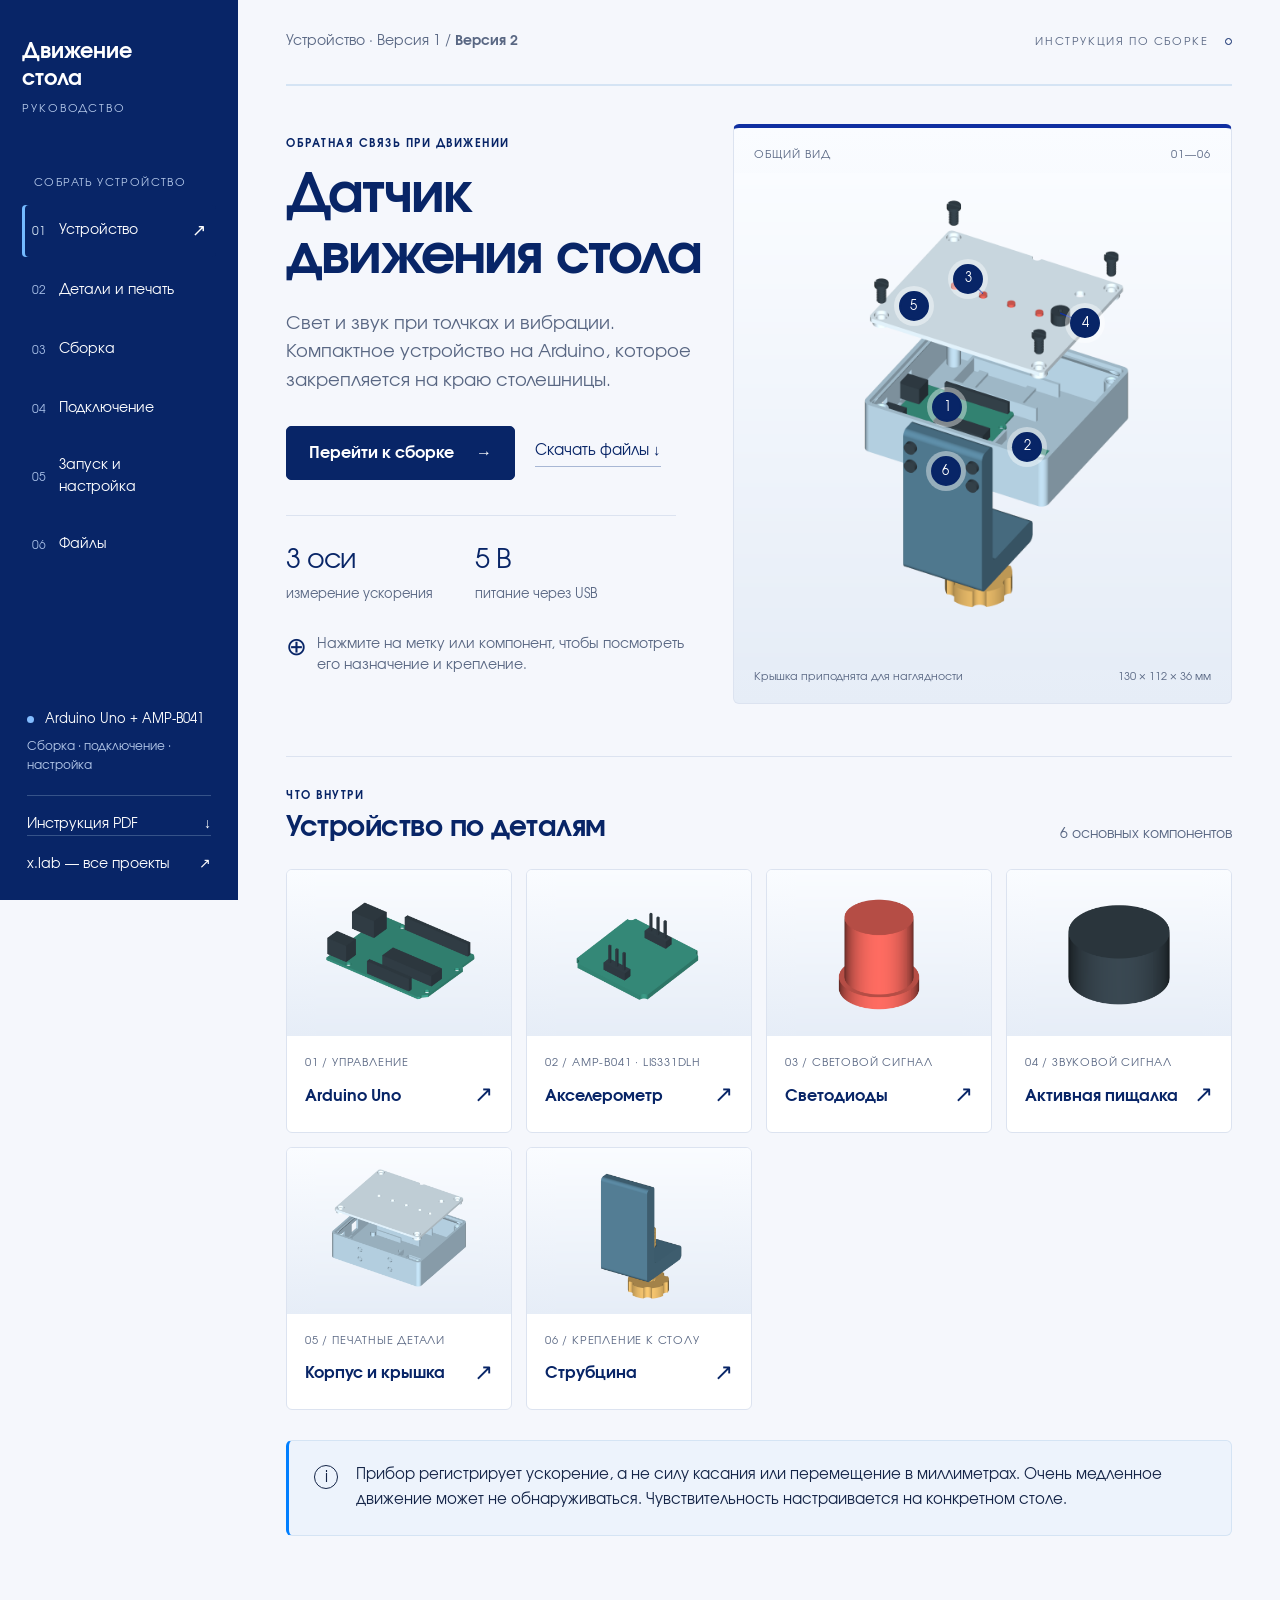
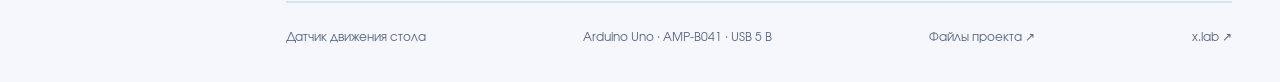
==== commit 00525677: "style: unify all 22 original CAD illustrations with cool x.lab studio background" ====
--- a/v2/index.html
+++ b/v2/index.html
@@ -5,8 +5,8 @@
 <meta name="description" content="Иллюстрированное руководство по сборке датчика движения стола на Arduino Uno и акселерометре AMP-B041. Компоненты, подключение, запуск, 3D-модели и программа.">
 <meta name="theme-color" content="#082567">
 <link rel="icon" type="image/svg+xml" href="data:image/svg+xml,%3Csvg xmlns='http://www.w3.org/2000/svg' viewBox='0 0 40 40'%3E%3Crect width='40' height='40' rx='10' fill='%23082567'/%3E%3C/svg%3E">
-<link rel="stylesheet" href="../styles.css?v=20261124-rgsu-blue-2">
-<script src="guide.js" defer=""></script></head>
+<link rel="stylesheet" href="../styles.css?v=20261125-cool-1">
+<script src="guide.js?v=20261125-cool-1" defer=""></script></head>
 <body>
 <a class="skip" href="#main">Перейти к содержанию</a>
 <header class="mobile-head"><a href="#overview" class="brand"> Движение стола</a><button id="menu-toggle" class="icon-btn" aria-label="Открыть меню" aria-expanded="false" aria-controls="sidebar">☰</button></header>
@@ -28,7 +28,7 @@
 <section data-page="overview" id="overview" aria-labelledby="overview-title">
 <div class="overview-layout">
 <div class="hero-copy"><div class="eyebrow">ОБРАТНАЯ СВЯЗЬ ПРИ ДВИЖЕНИИ</div><h1 id="overview-title">Датчик <br>движения стола</h1><p class="intro">Свет и звук при толчках и вибрации. Компактное устройство на Arduino, которое закрепляется на краю столешницы.</p><div class="hero-actions"><a class="btn primary" href="#assembly">Перейти к сборке <span>→</span></a><a class="text-link" href="#downloads">Скачать файлы ↓</a></div><div class="spec-strip"><div><strong>3 оси</strong><span>измерение ускорения</span></div><div><strong>5 В</strong><span>питание через USB</span></div></div><p class="hint"><span>⊕</span> Нажмите на метку или компонент, чтобы посмотреть его назначение и крепление.</p></div>
-<div class="device-stage"><div class="stage-label">ОБЩИЙ ВИД <span>01—06</span></div><div class="device-view" id="device-view"><img src="assets/device.png" width="1200" height="1200" alt="Сборка датчика движения стола с приподнятой крышкой, платами и струбциной"></div><div class="stage-caption"><span>Крышка приподнята для наглядности</span><span>130 × 112 × 36 мм</span></div></div>
+<div class="device-stage"><div class="stage-label">ОБЩИЙ ВИД <span>01—06</span></div><div class="device-view" id="device-view"><img src="assets/device.png?v=20261125-cool-1" width="1200" height="1200" alt="Сборка датчика движения стола с приподнятой крышкой, платами и струбциной"></div><div class="stage-caption"><span>Крышка приподнята для наглядности</span><span>130 × 112 × 36 мм</span></div></div>
 </div>
 <div class="section-heading"><div><div class="eyebrow">ЧТО ВНУТРИ</div><h2>Устройство по деталям</h2></div><span class="muted">6 основных компонентов</span></div><div class="component-grid" id="component-grid"></div>
 <div class="note"><span class="note-icon">i</span><p>Прибор регистрирует ускорение, а не силу касания или перемещение в миллиметрах. Очень медленное движение может не обнаруживаться. Чувствительность настраивается на конкретном столе.</p></div>
--- a/styles.css
+++ b/styles.css
@@ -12,4 +12,10 @@
 
 /* Shared RGSU identity: saturated university blue, white and cool blue tints. */
 :root{--rgsu-blue:#082567;--green:var(--rgsu-blue);--lime:#d5e4f4;--paper:#f5f7fc;--ink:#142447;--muted:#596783;--line:#dce3f0;--warm:#edf3fc}
-.note.warm{background:#edf3fc;border-color:#d5e4f4}.btn.primary:hover{background:#123e8d}.sidebar .brand{color:#fff}.sidebar .brand-sub{color:#b5c9ea}.mobile-head .brand{color:var(--rgsu-blue)}.btn.primary,.step-nav button.active,.hotspot,.step-number,.sidebar nav a.active{background:var(--rgsu-blue);border-color:var(--rgsu-blue)}.eyebrow,.text-link,.file-link,.spec-strip strong{color:var(--rgsu-blue)}
+.note.warm{background:#edf3fc;border-color:#d5e4f4}.btn.primary:hover{background:#123e8d}.sidebar .brand{color:#fff}.sidebar .brand-sub{color:#b5c9ea}.mobile-head .brand{color:var(--rgsu-blue)}.btn.primary,.step-nav button.active,.hotspot,.step-number,.sidebar nav a.active{background:var(--rgsu-blue);border-color:var(--rgsu-blue)}.eyebrow,.text-link,.file-link,.spec-strip strong{color:var(--rgsu-blue)}
+
+/* x.lab CAD backgrounds — shared studio palette, original geometry and layout. */
+:root{--cad-studio:linear-gradient(180deg,#fafcff 0%,#e6edf7 100%)}
+.device-stage,.dialog-image,.step-content .step-figure{background:var(--cad-studio)}
+.device-view img,.component-card img,.dialog-image img,.step-content .step-figure img{mix-blend-mode:normal}
+.component-card img{background:var(--cad-studio)}
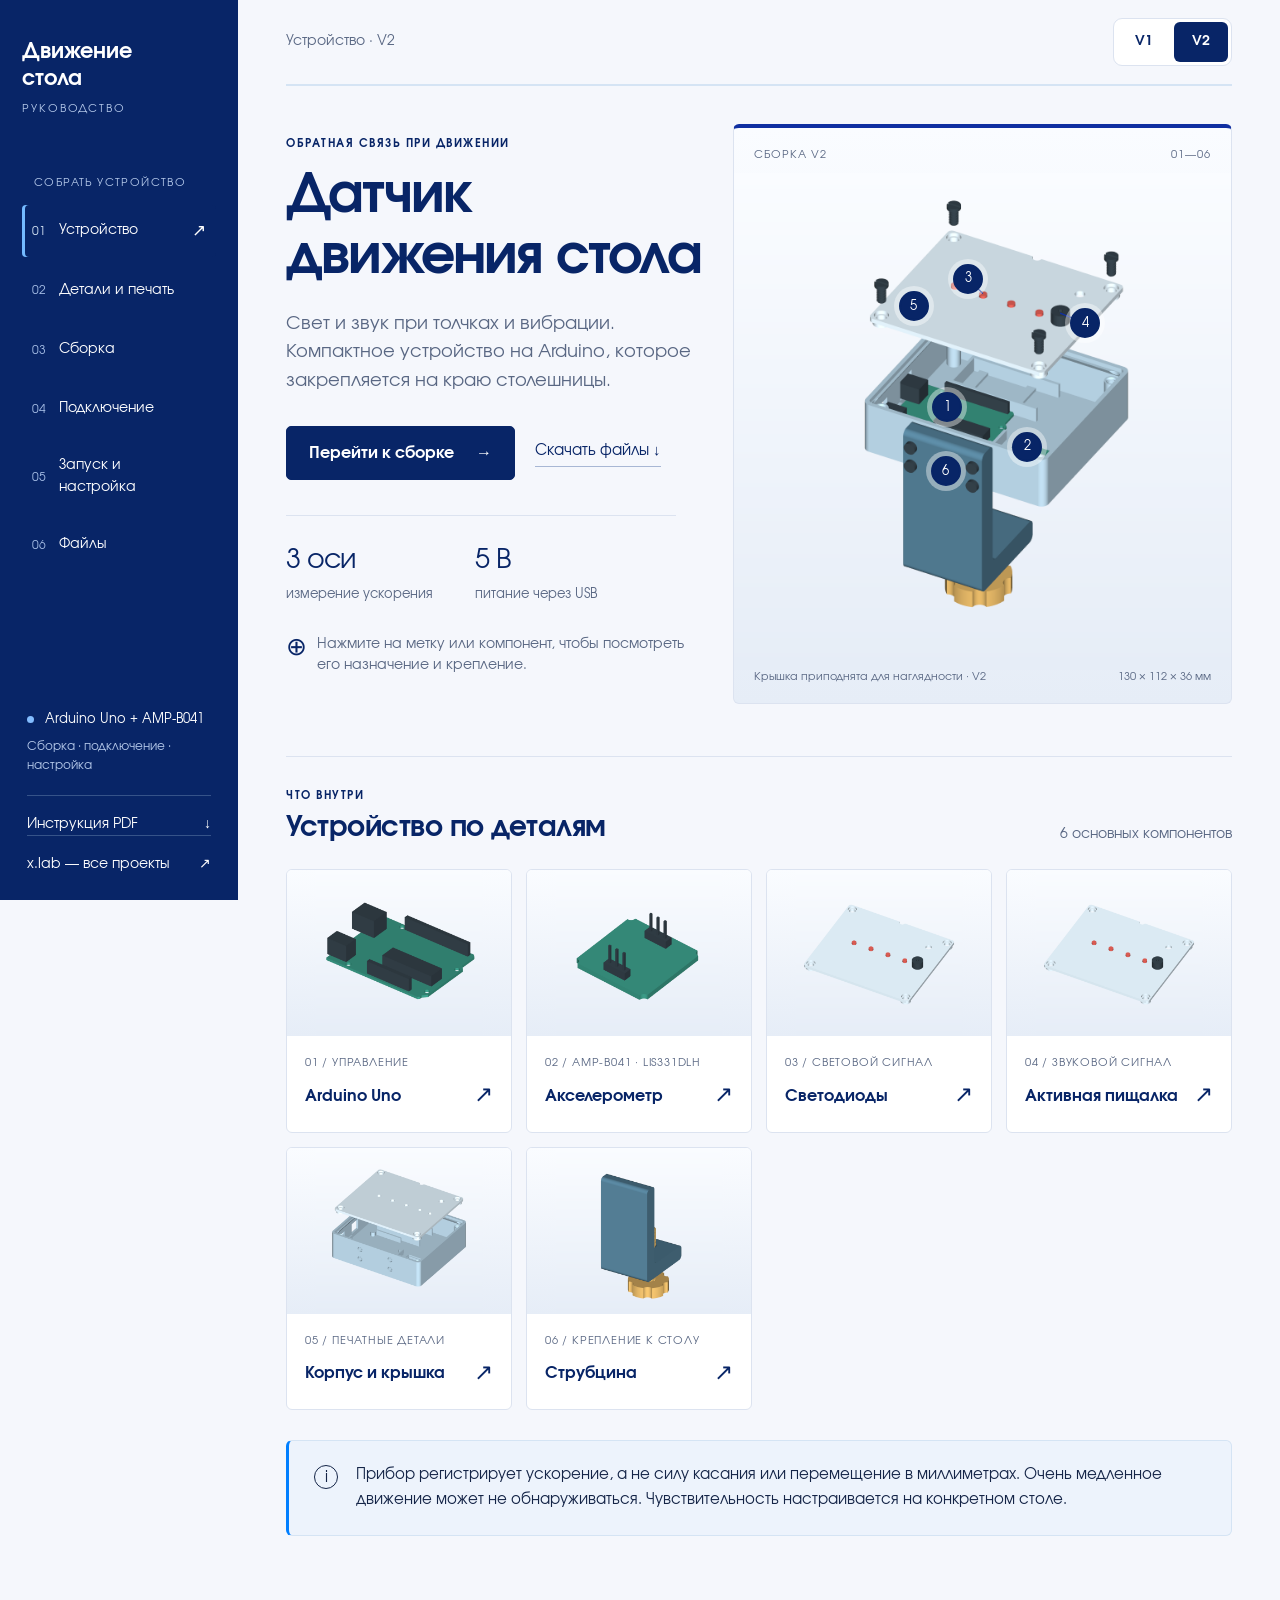
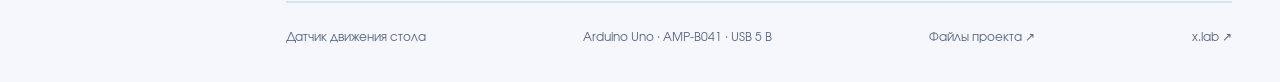
==== commit 09069aed: "ui: mobile-first x.lab guide with version switching and touch navigation" ====
--- a/v2/index.html
+++ b/v2/index.html
@@ -5,11 +5,11 @@
 <meta name="description" content="Иллюстрированное руководство по сборке датчика движения стола на Arduino Uno и акселерометре AMP-B041. Компоненты, подключение, запуск, 3D-модели и программа.">
 <meta name="theme-color" content="#082567">
 <link rel="icon" type="image/svg+xml" href="data:image/svg+xml,%3Csvg xmlns='http://www.w3.org/2000/svg' viewBox='0 0 40 40'%3E%3Crect width='40' height='40' rx='10' fill='%23082567'/%3E%3C/svg%3E">
-<link rel="stylesheet" href="../styles.css?v=20261125-cool-1">
-<script src="guide.js?v=20261125-cool-1" defer=""></script></head>
+<link rel="stylesheet" href="../styles.css?v=20261125-mobile-2">
+<script src="guide.js?v=20261125-mobile-2" defer=""></script></head>
 <body>
 <a class="skip" href="#main">Перейти к содержанию</a>
-<header class="mobile-head"><a href="#overview" class="brand"> Движение стола</a><button id="menu-toggle" class="icon-btn" aria-label="Открыть меню" aria-expanded="false" aria-controls="sidebar">☰</button></header>
+<header class="mobile-head"><a href="https://step3dlab.github.io/Technopark_project/x.lab/" class="brand mobile-logo" aria-label="x.lab — все проекты">x.lab</a><div class="mobile-project">Коробочка <span>V2</span></div><button id="menu-toggle" class="icon-btn mobile-menu" aria-label="Открыть меню" aria-expanded="false" aria-controls="sidebar"><svg width="22" height="22" viewBox="0 0 24 24" fill="none" stroke="currentColor" stroke-width="1.7" stroke-linecap="round" aria-hidden="true"><path d="M4 6h16M4 12h16M4 18h16"/></svg></button></header>
 <aside class="sidebar" id="sidebar">
 <a href="#overview" class="brand"><span>Движение<br>стола<span class="brand-sub">РУКОВОДСТВО</span></span></a>
 <div class="nav-label">СОБРАТЬ УСТРОЙСТВО</div>
@@ -24,11 +24,11 @@
 <div class="sidebar-bottom"><span class="status-dot"></span> Arduino Uno + AMP-B041<p>Сборка · подключение · настройка</p><a href="Contest-guide.pdf" download="">Инструкция PDF <span>↓</span></a><a href="https://step3dlab.github.io/Technopark_project/x.lab/">x.lab — все проекты <span>↗</span></a></div>
 </aside>
 <main id="main" tabindex="-1">
-<div class="topline"><span><span id="breadcrumb">Устройство</span> · <a href="../index.html">Версия 1</a> / <strong>Версия 2</strong></span><span>ИНСТРУКЦИЯ ПО СБОРКЕ <i></i></span></div>
+<div class="topline"><span class="crumb"><span id="breadcrumb">Устройство</span><span class="current-version"> · V2</span></span><nav class="version-switch" aria-label="Версия устройства"><a href="../" >V1</a><a href="./" aria-current="page">V2</a></nav></div>
 <section data-page="overview" id="overview" aria-labelledby="overview-title">
 <div class="overview-layout">
 <div class="hero-copy"><div class="eyebrow">ОБРАТНАЯ СВЯЗЬ ПРИ ДВИЖЕНИИ</div><h1 id="overview-title">Датчик <br>движения стола</h1><p class="intro">Свет и звук при толчках и вибрации. Компактное устройство на Arduino, которое закрепляется на краю столешницы.</p><div class="hero-actions"><a class="btn primary" href="#assembly">Перейти к сборке <span>→</span></a><a class="text-link" href="#downloads">Скачать файлы ↓</a></div><div class="spec-strip"><div><strong>3 оси</strong><span>измерение ускорения</span></div><div><strong>5 В</strong><span>питание через USB</span></div></div><p class="hint"><span>⊕</span> Нажмите на метку или компонент, чтобы посмотреть его назначение и крепление.</p></div>
-<div class="device-stage"><div class="stage-label">ОБЩИЙ ВИД <span>01—06</span></div><div class="device-view" id="device-view"><img src="assets/device.png?v=20261125-cool-1" width="1200" height="1200" alt="Сборка датчика движения стола с приподнятой крышкой, платами и струбциной"></div><div class="stage-caption"><span>Крышка приподнята для наглядности</span><span>130 × 112 × 36 мм</span></div></div>
+<div class="device-stage"><div class="stage-label">СБОРКА V2 <span>01—06</span></div><div class="device-view" id="device-view"><img src="assets/device.png?v=20261125-mobile-2" width="1200" height="1200" alt="Сборка датчика движения стола с приподнятой крышкой, платами и струбциной"></div><div class="stage-caption"><span>Крышка приподнята для наглядности · V2</span><span>130 × 112 × 36 мм</span></div></div>
 </div>
 <div class="section-heading"><div><div class="eyebrow">ЧТО ВНУТРИ</div><h2>Устройство по деталям</h2></div><span class="muted">6 основных компонентов</span></div><div class="component-grid" id="component-grid"></div>
 <div class="note"><span class="note-icon">i</span><p>Прибор регистрирует ускорение, а не силу касания или перемещение в миллиметрах. Очень медленное движение может не обнаруживаться. Чувствительность настраивается на конкретном столе.</p></div>
@@ -44,4 +44,4 @@
 <noscript>Для интерактивных разделов включите JavaScript.</noscript>
 
 
-</body></html>+<nav class="mobile-dock" aria-label="Быстрая навигация"><a href="#overview" data-route="overview"><svg viewBox="0 0 24 24" fill="none" stroke="currentColor" stroke-width="1.65" stroke-linecap="round" stroke-linejoin="round" aria-hidden="true"><path d="m3 10 9-7 9 7v10H3z"/><path d="M9 20v-7h6v7"/></svg><span>Обзор</span></a><a href="#prepare" data-route="prepare"><svg viewBox="0 0 24 24" fill="none" stroke="currentColor" stroke-width="1.65" stroke-linecap="round" stroke-linejoin="round" aria-hidden="true"><rect x="4" y="5" width="16" height="14" rx="2"/><path d="M4 10h16M9 5v14"/></svg><span>Детали</span></a><a href="#assembly" data-route="assembly"><svg viewBox="0 0 24 24" fill="none" stroke="currentColor" stroke-width="1.65" stroke-linecap="round" stroke-linejoin="round" aria-hidden="true"><path d="m12 3 9 5-9 5-9-5zM3 12l9 5 9-5M3 16l9 5 9-5"/></svg><span>Сборка</span></a><a href="#wiring" data-route="wiring"><svg viewBox="0 0 24 24" fill="none" stroke="currentColor" stroke-width="1.65" stroke-linecap="round" stroke-linejoin="round" aria-hidden="true"><path d="M7 3v6m10-6v6M5 9h14v3a7 7 0 0 1-7 7v3"/></svg><span>Схема</span></a><a href="#setup" data-route="setup"><svg viewBox="0 0 24 24" fill="none" stroke="currentColor" stroke-width="1.65" stroke-linecap="round" stroke-linejoin="round" aria-hidden="true"><path d="M12 2v4m0 12v4M2 12h4m12 0h4"/><circle cx="12" cy="12" r="6"/><path d="m9 12 2 2 4-4"/></svg><span>Запуск</span></a><a href="#downloads" data-route="downloads"><svg viewBox="0 0 24 24" fill="none" stroke="currentColor" stroke-width="1.65" stroke-linecap="round" stroke-linejoin="round" aria-hidden="true"><path d="M12 3v12m-5-5 5 5 5-5M4 17v4h16v-4"/></svg><span>Файлы</span></a></nav></body></html>
--- a/styles.css
+++ b/styles.css
@@ -19,3 +19,55 @@
 .device-stage,.dialog-image,.step-content .step-figure{background:var(--cad-studio)}
 .device-view img,.component-card img,.dialog-image img,.step-content .step-figure img{mix-blend-mode:normal}
 .component-card img{background:var(--cad-studio)}
+/* x.lab / mobile-first navigation and controls. No modification of model geometry. */
+.mobile-dock{display:none}
+.version-switch{display:inline-flex;flex:none;padding:3px;gap:3px;border:1px solid var(--line);border-radius:9px;background:#fff}
+.version-switch a{min-width:54px;min-height:40px;display:grid;place-items:center;border-radius:6px;color:#082567;font-weight:700;font-size:14px}
+.version-switch a[aria-current=page]{background:#082567;color:white}
+.topline{gap:10px}.topline .crumb{min-width:0;overflow-wrap:anywhere}
+@media(max-width:700px){
+:root{--mobile-head-h:calc(62px + env(safe-area-inset-top,0px));--mobile-dock-h:calc(68px + env(safe-area-inset-bottom,0px));scroll-padding-top:calc(var(--mobile-head-h) + 12px)}
+body{overflow-x:clip}.mobile-head{height:var(--mobile-head-h);min-height:var(--mobile-head-h);padding:calc(8px + env(safe-area-inset-top,0px)) 16px 8px;gap:12px;background:#fff;z-index:60;backdrop-filter:none}
+.mobile-head .mobile-logo{font-size:27px;font-weight:700;letter-spacing:-.075em;color:#082567;flex:none}
+.mobile-project{min-width:0;flex:1;display:flex;align-items:center;justify-content:flex-end;gap:7px;font-size:14px;font-weight:600;color:#142447;white-space:nowrap}
+.mobile-project span{font-size:11px;background:#edf3fc;color:#082567;border-radius:4px;padding:3px 6px}
+.mobile-menu{width:44px;height:44px;flex:none;border-radius:8px}
+.sidebar{position:fixed;top:var(--mobile-head-h);bottom:var(--mobile-dock-h);overflow-y:auto;overscroll-behavior:contain;z-index:55;width:100%;padding:18px 20px;background:#082567}
+.sidebar nav a{min-height:48px;padding:12px 14px}.sidebar-bottom{margin-top:16px;padding:14px 0 8px}
+body.modal-open .mobile-dock{visibility:hidden}
+main{padding:0 16px;max-width:100%;min-width:0}.topline{min-height:60px;height:auto;padding:8px 0;margin-bottom:18px}
+.topline .crumb{font-size:13px;letter-spacing:0}.version-switch a{min-height:40px;min-width:50px}
+.overview-layout{display:flex;flex-direction:column;gap:14px;align-items:stretch}
+.hero-copy h1{font-size:clamp(30px,8.4vw,42px);line-height:1.09;letter-spacing:-.055em;margin:8px 0 12px}
+.hero-copy h1 br{display:none}.hero-copy .intro{font-size:15px;line-height:1.5;margin-bottom:16px}
+.hero-copy .eyebrow{font-size:10px}.hero-actions{display:grid;grid-template-columns:1fr 1fr;gap:8px;margin:14px 0}
+.hero-actions .btn,.hero-actions .text-link{display:flex;justify-content:center;align-items:center;min-height:46px;padding:10px 8px;font-size:13px;text-align:center;line-height:1.2}
+.hero-actions .text-link{border:1px solid var(--line);border-radius:6px;background:#fff}
+.spec-strip{display:grid;grid-template-columns:1fr 1fr;gap:14px;max-width:none;margin:0;padding:12px 0 0}
+.spec-strip strong{font-size:22px}.spec-strip span{font-size:12px}.hint{display:none}
+.device-stage{max-width:none;margin:0;width:100%;border-radius:10px;border-top-width:1px;overflow:hidden}
+.stage-label,.stage-caption{padding:10px 12px;font-size:11px;gap:4px;flex-direction:row;flex-wrap:wrap}
+.device-view{margin:0;aspect-ratio:1;position:relative}.device-view img{width:100%;height:100%;object-fit:contain;display:block}
+.hotspot{width:36px;height:36px;font-size:12px;border-width:2px;box-shadow:0 0 0 3px #fff8;touch-action:manipulation}
+.hotspot .tooltip{display:none}.section-heading{margin-top:28px;padding-top:20px;gap:5px}.section-heading h2{font-size:24px}
+.component-grid{grid-template-columns:repeat(2,minmax(0,1fr));gap:10px}.component-card{min-width:0;border-radius:9px}
+.component-card .card-text{padding:12px}.card-title{font-size:14px;line-height:1.3;overflow-wrap:anywhere}.card-kicker{font-size:10px;line-height:1.3}
+.component-card img{aspect-ratio:1.15;object-fit:contain}.panel{padding:17px;min-width:0}.two-columns{gap:12px}
+h1{font-size:34px;line-height:1.15;letter-spacing:-.04em}h2{font-size:24px}.intro{font-size:15px;line-height:1.55}
+.table-wrap{max-width:100%;overflow-x:auto;-webkit-overflow-scrolling:touch}table{min-width:300px}th,td{padding:11px 10px;font-size:13px;overflow-wrap:anywhere}.supply-list li{gap:12px}
+.step-layout{gap:12px;min-width:0}.step-nav{display:flex;overflow-x:auto;gap:6px;padding:2px 1px 10px;scrollbar-width:thin;max-width:100%}
+.step-nav button{flex:0 0 auto;min-height:46px;font-size:13px;white-space:nowrap;border:1px solid var(--line);background:white;padding:10px 12px}
+.step-nav button.active{background:#082567;border-color:#082567;color:#fff}
+.step-content{min-width:0;padding:18px 14px}.step-content h2{font-size:24px;margin:8px 0 16px}.action-list{padding-left:20px}.action-list li{font-size:15px;margin-bottom:12px}
+.step-figure{min-height:100px}.step-figure img{width:100%;height:auto;object-fit:contain}.step-buttons{display:grid;grid-template-columns:1fr 1fr;gap:8px}
+.step-buttons .btn{min-height:46px;justify-content:center;white-space:normal}.zoom-hint{font-size:12px}
+dialog{width:min(100vw,550px);max-width:100vw;max-height:calc(100dvh - 18px);margin:auto 0 0 auto;border-radius:14px 14px 0 0;overscroll-behavior:contain}
+.dialog-close{position:sticky;top:8px;float:right;margin:8px 8px -52px 0;width:44px;height:44px;z-index:10;background:#fff}
+.dialog-layout{grid-template-columns:1fr}.dialog-info{padding:18px}.dialog-image img{max-height:240px}.dialog-install{padding:18px}.image-dialog{padding:20px 12px}.image-dialog img{max-width:100%;height:auto}
+.bundle-card{padding:20px 17px;gap:12px}.bundle-card h2{font-size:24px}.download-card{padding:18px 14px;gap:12px;min-width:0}.download-card>div{min-width:0}.download-card h3{font-size:17px}.download-card a,.file-link{display:inline-block;min-height:32px;line-height:1.4}.page-footer{padding-bottom:calc(var(--mobile-dock-h) + 14px);margin-top:28px}
+.mobile-dock{position:fixed;display:grid;grid-template-columns:repeat(6,minmax(0,1fr));inset:auto 0 0;z-index:65;background:rgba(255,255,255,.98);border-top:1px solid var(--line);padding:5px 3px calc(5px + env(safe-area-inset-bottom,0px));min-height:var(--mobile-dock-h);box-shadow:0 -5px 22px #0825670b}
+.mobile-dock a{display:flex;flex-direction:column;align-items:center;justify-content:center;gap:3px;min-height:54px;min-width:0;color:#596783;border-radius:7px;font-size:10px;line-height:1.1;font-weight:600;white-space:nowrap}
+.mobile-dock a svg{width:22px;height:22px}.mobile-dock a.active,.mobile-dock a[aria-current=page]{background:#e8effa;color:#082567}
+}
+@media(max-width:350px){.mobile-dock a{font-size:9px}.mobile-project{font-size:12px}.mobile-head .mobile-logo{font-size:25px}.hero-actions .btn,.hero-actions .text-link{font-size:12px}}
+@media print{.mobile-dock,.version-switch{display:none!important}}
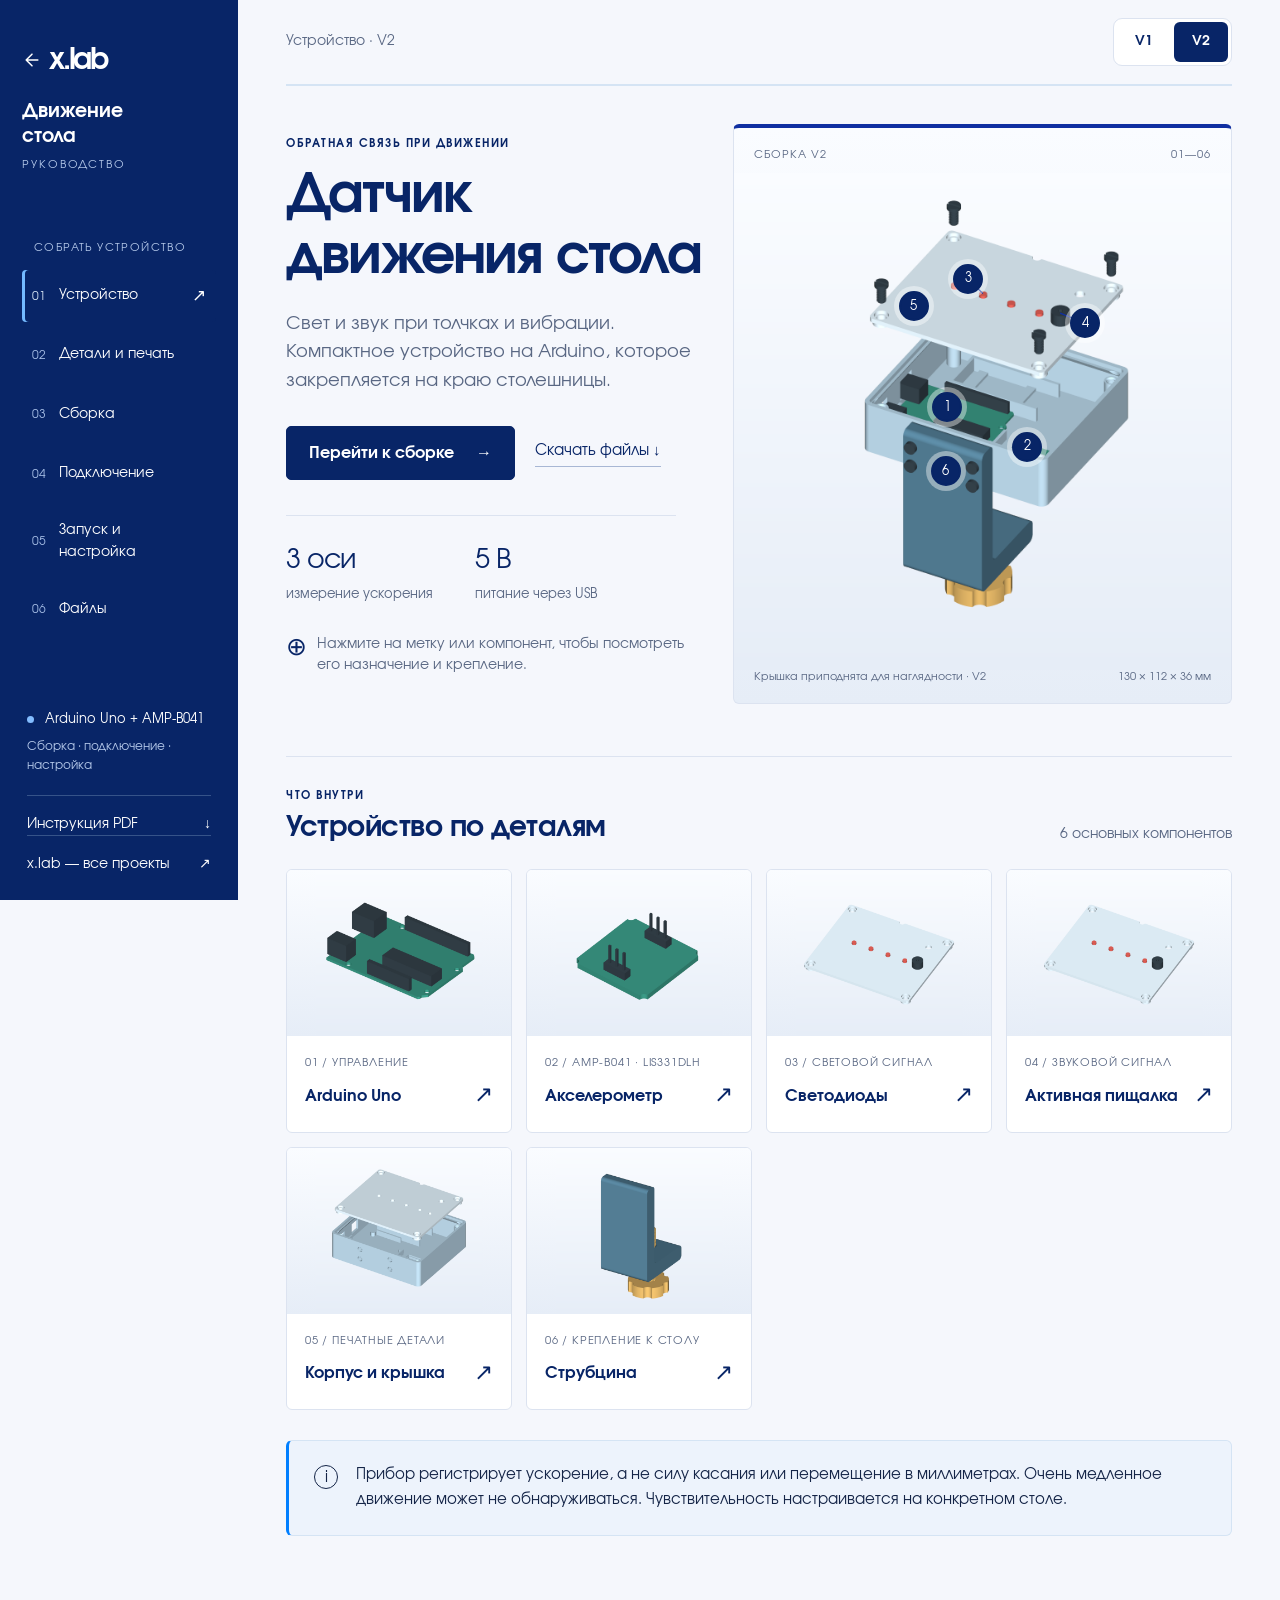
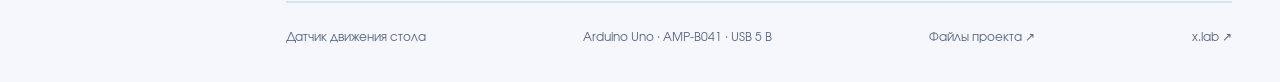
==== commit efae2b67: "ui: add direct home navigation with back arrow and x.lab wordmark" ====
--- a/v2/index.html
+++ b/v2/index.html
@@ -5,12 +5,14 @@
 <meta name="description" content="Иллюстрированное руководство по сборке датчика движения стола на Arduino Uno и акселерометре AMP-B041. Компоненты, подключение, запуск, 3D-модели и программа.">
 <meta name="theme-color" content="#082567">
 <link rel="icon" type="image/svg+xml" href="data:image/svg+xml,%3Csvg xmlns='http://www.w3.org/2000/svg' viewBox='0 0 40 40'%3E%3Crect width='40' height='40' rx='10' fill='%23082567'/%3E%3C/svg%3E">
-<link rel="stylesheet" href="../styles.css?v=20261125-mobile-2">
+<link rel="stylesheet" href="../styles.css?v=20261125-home-1">
 <script src="guide.js?v=20261125-mobile-2" defer=""></script></head>
 <body>
 <a class="skip" href="#main">Перейти к содержанию</a>
-<header class="mobile-head"><a href="https://step3dlab.github.io/Technopark_project/x.lab/" class="brand mobile-logo" aria-label="x.lab — все проекты">x.lab</a><div class="mobile-project">Коробочка <span>V2</span></div><button id="menu-toggle" class="icon-btn mobile-menu" aria-label="Открыть меню" aria-expanded="false" aria-controls="sidebar"><svg width="22" height="22" viewBox="0 0 24 24" fill="none" stroke="currentColor" stroke-width="1.7" stroke-linecap="round" aria-hidden="true"><path d="M4 6h16M4 12h16M4 18h16"/></svg></button></header>
-<aside class="sidebar" id="sidebar">
+<header class="mobile-head"><a class="home-link " href="https://step3dlab.github.io/Technopark_project/x.lab/" aria-label="На главную x.lab — все проекты" title="Все проекты x.lab"><svg class="home-arrow" width="20" height="20" viewBox="0 0 24 24" fill="none" stroke="currentColor" stroke-width="1.8" stroke-linecap="round" stroke-linejoin="round" aria-hidden="true" focusable="false"><path d="M19 12H5m7-7-7 7 7 7"/></svg><span class="home-wordmark">x.lab</span></a><div class="mobile-project"><span class="project-short-name">Датчик стола</span> <span>V2</span></div><button id="menu-toggle" class="icon-btn mobile-menu" aria-label="Открыть меню" aria-expanded="false" aria-controls="sidebar"><svg width="22" height="22" viewBox="0 0 24 24" fill="none" stroke="currentColor" stroke-width="1.7" stroke-linecap="round" aria-hidden="true"><path d="M4 6h16M4 12h16M4 18h16"/></svg></button></header>
+<aside class="sidebar" id="sidebar">
+<a class="home-link " href="https://step3dlab.github.io/Technopark_project/x.lab/" aria-label="На главную x.lab — все проекты" title="Все проекты x.lab"><svg class="home-arrow" width="20" height="20" viewBox="0 0 24 24" fill="none" stroke="currentColor" stroke-width="1.8" stroke-linecap="round" stroke-linejoin="round" aria-hidden="true" focusable="false"><path d="M19 12H5m7-7-7 7 7 7"/></svg><span class="home-wordmark">x.lab</span></a>
+
 <a href="#overview" class="brand"><span>Движение<br>стола<span class="brand-sub">РУКОВОДСТВО</span></span></a>
 <div class="nav-label">СОБРАТЬ УСТРОЙСТВО</div>
 <nav aria-label="Разделы инструкции">
--- a/styles.css
+++ b/styles.css
@@ -71,3 +71,28 @@
 }
 @media(max-width:350px){.mobile-dock a{font-size:9px}.mobile-project{font-size:12px}.mobile-head .mobile-logo{font-size:25px}.hero-actions .btn,.hero-actions .text-link{font-size:12px}}
 @media print{.mobile-dock,.version-switch{display:none!important}}
+
+/* Direct access to the project index; arrow and wordmark are one tap target. */
+.home-link{display:inline-flex;align-items:center;justify-content:flex-start;gap:7px;min-height:44px;width:max-content;max-width:100%;color:var(--rgsu-blue,#082567);text-decoration:none;white-space:nowrap;border-radius:6px;flex:none;-webkit-tap-highlight-color:transparent}
+.home-link .home-arrow{width:20px;height:20px;flex:0 0 20px;display:block}
+.home-link .home-wordmark{font-size:29px;font-weight:700;letter-spacing:-.075em;line-height:1;display:block}
+.home-link:hover .home-arrow{transform:translateX(-2px)}
+.home-link:focus-visible{outline:3px solid #007fff;outline-offset:3px}
+.sidebar .home-link{margin-bottom:18px}
+@media(max-width:700px){
+ .mobile-head .home-link{gap:5px;min-height:44px;margin:0;flex:0 0 auto}
+ .mobile-head .home-wordmark{font-size:27px}
+ .mobile-head .home-arrow{width:19px;height:19px;flex-basis:19px}
+ .mobile-head .mobile-project,.mobile-head .mobile-title{min-width:0;flex:1;justify-content:flex-end;gap:5px}
+ .mobile-head .project-short-name{min-width:0;overflow:hidden;text-overflow:ellipsis;white-space:nowrap}
+ .mobile-head .mobile-project span:not(.project-short-name),.mobile-head .mobile-title small{flex:none}
+ .sidebar>.home-link{display:none}
+}
+@media(max-width:350px){
+ .mobile-head .home-wordmark{font-size:24px}
+ .mobile-head .home-arrow{width:17px;height:17px;flex-basis:17px}
+ .mobile-head .mobile-project,.mobile-head .mobile-title{font-size:12px}
+}
+@media(prefers-reduced-motion:reduce){.home-link:hover .home-arrow{transform:none}}
+.sidebar .home-link{color:white}.sidebar .home-link+.brand{font-size:19px;margin-bottom:8px}.sidebar .home-link+.brand .brand-sub{font-size:11px}
+@media(max-width:700px){.sidebar>.home-link{display:none}}
